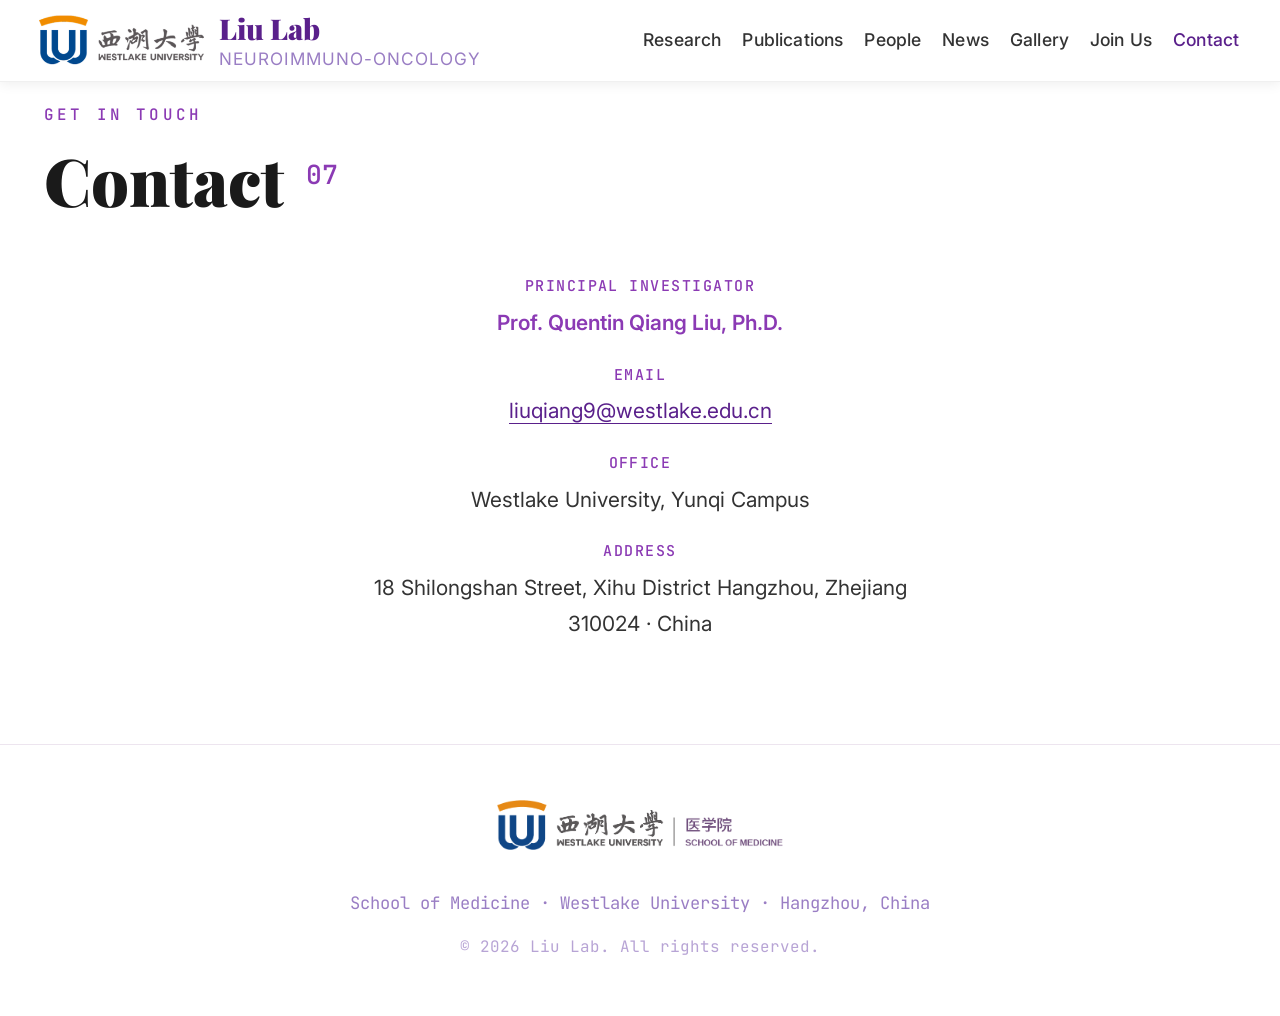
==== contact.html @ 882ef3d9 "Add files via upload" ====
<!DOCTYPE html>
<html lang="en">
<head>
  <meta charset="UTF-8" />
  <meta name="viewport" content="width=device-width, initial-scale=1.0" />
  <meta name="description" content="The Liu Lab at Westlake University — Decoding neuro-immune crosstalk in the tumor microenvironment to pioneer next-generation cancer immunotherapies." />
  <title>Contact — Liu Lab</title>
  <link rel="icon" href="pictures/icon.png" type="pictures/png">
  <link rel="preconnect" href="https://fonts.googleapis.com" />
  <link rel="preconnect" href="https://fonts.gstatic.com" crossorigin />
  <link href="https://fonts.googleapis.com/css2?family=Inter:wght@300;400;500;600;700&family=Playfair+Display:ital,wght@0,400;0,700;0,900;1,400&family=JetBrains+Mono:wght@400;500;700&family=Noto+Sans+SC:wght@300;400;500;700&display=swap" rel="stylesheet" />
  <link rel="stylesheet" href="styles.css" />
</head>
<body>
  <header class="global-header" id="header">
    <div class="header-inner">
      <div class="header-logo">
          <img src="pictures/westlakeLOGO.png" alt="Westlake University" class="header-logo-img" />
        <a href="research.html">
          <span class="logo-main">Liu Lab<span style="font-weight:400;color:var(--color-text-muted);font-size:0.8em;"></span></span>
          <span class="logo-sub">NEUROIMMUNO-ONCOLOGY</span>
        </a>
      </div>
	  <button class="menu-btn">☰</button>
      <nav class="horiz-nav" id="horizNav">
        <a href="research.html">Research</a>
        <a href="publications.html">Publications</a>
        <a href="people.html">People</a>
        <a href="news.html">News</a>
        <a href="gallery.html">Gallery</a>
        <a href="join.html">Join Us</a>
        <a href="contact.html" class="active">Contact</a>
      </nav>
    </div>
  </header>

  <!-- PAGE VIEW: Contact                                            -->
  <!-- ============================================================ -->
  <section class="page-view active" id="page-contact">
    <div class="container">
      <p class="section-label">Get In Touch</p>
      <h2>Contact <span class="section-number">07</span></h2>

      <div class="contact-grid">
        <div class="contact-info">
          <p>
            <span class="label">Principal Investigator</span><br />
            <strong>Prof. Quentin Qiang Liu, Ph.D.</strong>
          </p>
          <p>
            <span class="label">Email</span><br />
            <a href="mailto:liuqiang9@westlake.edu.cn" class="text-link">liuqiang9@westlake.edu.cn</a>
          </p>
          <p>
            <span class="label">Office</span><br />
            Westlake University, Yunqi Campus
          </p>
          <p>
            <span class="label">Address</span><br />
            18 Shilongshan Street, Xihu District
            Hangzhou, Zhejiang 310024 · China
          </p>

        </div>

      </div>
    </div>
  </section>

  <footer>
    <div class="container">
      <div class="footer-logo">
        <img src="pictures/Medicine_Logo.png" alt="Medicine" class="footer-logo-img" />
        </div>
      <div class="footer-affiliation">School of Medicine · Westlake University · Hangzhou, China</div>
      <div class="footer-copy">© 2026 Liu Lab. All rights reserved.</div>
    </div>
  </footer>
  <button class="back-to-top" id="backToTop" aria-label="Back to top">↑</button>
  <script>
    const header = document.getElementById('header');
    const backToTop = document.getElementById('backToTop');
    window.addEventListener('scroll', () => {
      header.classList.toggle('scrolled', window.scrollY > 30);
      backToTop.classList.toggle('visible', window.scrollY > 600);
    });
    backToTop.addEventListener('click', () => { window.scrollTo({ top: 0, behavior: 'smooth' }); });
    const observer = new IntersectionObserver((entries) => {
      entries.forEach(entry => { if (entry.isIntersecting) { entry.target.classList.add('visible'); observer.unobserve(entry.target); } });
    }, { rootMargin: '0px 0px -60px 0px', threshold: 0.1 });
    setTimeout(() => { document.querySelectorAll('.fade-in:not(.visible)').forEach(el => observer.observe(el)); }, 100);
    const mapEl = document.getElementById('map');
    if (mapEl) {
      mapEl.innerHTML = '<div style="width:100%;height:100%;background:var(--color-bg-secondary);display:flex;flex-direction:column;align-items:center;justify-content:center;text-align:center;padding:2rem;font-family:var(--font-mono);font-size:0.8rem;color:var(--color-text-muted);border-radius:8px;"><div style="font-size:2.5rem;margin-bottom:0.8rem;">📍</div><p style="margin:0.2rem 0;color:var(--color-text-primary);"><strong>Westlake University</strong></p><p style="margin:0.2rem 0;">Yungu Campus</p><p style="margin:0.2rem 0;">18 Shilongshan Street, Xihu District</p><p style="margin:0.2rem 0;">Hangzhou, Zhejiang 310024, China</p><a href="https://www.openstreetmap.org/?mlat=30.3191&mlon=120.0913#map=15/30.3191/120.0913" style="color:var(--color-highlight1);margin-top:0.8rem;font-size:0.75rem;text-decoration:underline;opacity:1;" target="_blank">Open in OpenStreetMap →</a></div>';
    }
	// 等页面DOM加载完成再执行，防止找不到元素
document.addEventListener('DOMContentLoaded', function(){
  const menuBtn = document.querySelector('.menu-btn');
  const nav = document.querySelector('#horizNav');
  const bodyEl = document.body;

  if(menuBtn && nav){
    menuBtn.addEventListener('click', () => {
      nav.classList.toggle('active');
      const isOpen = nav.classList.contains('active');
      if(isOpen){
        const headerHeight = document.getElementById('header').offsetHeight;
        bodyEl.style.paddingTop = headerHeight + 'px';
      }else{
        bodyEl.style.paddingTop = "";
      }
    });

    window.addEventListener('resize',()=>{
      nav.classList.remove('active');
      bodyEl.style.paddingTop = "";
    })
  }
  })//
  </script>
</body>
</html>
---- styles.css ----
/* ===== CSS Variables — Paper Theme ===== */
    :root {
      --color-text-primary: #1a1a1a;
      --color-text-secondary: #333333;
      --color-text-muted: #9a7ec4;
      --color-highlight1: #5a208b;
      --color-highlight2: #b5343e;
      --color-highlight3: #8b3ab4;
      --color-bg-primary: #ffffff;
      --color-bg-secondary: #ffffff;
      --color-bg-card: #ffffff;
      --color-border: rgba(107,45,122,0.12);
      --color-border-strong: rgba(107,45,122,0.22);
      --color-tag-bg-1: rgba(107,45,122,0.08);
      --color-tag-bg-2: rgba(139,58,180,0.08);
      --color-tag-bg-3: rgba(181,52,62,0.08);
      --font-display: 'Playfair Display', 'Noto Sans SC', Georgia, serif;
      --font-sans: 'Inter', 'Noto Sans SC', Arial, Helvetica, sans-serif;
      --font-mono: 'JetBrains Mono', 'Noto Sans SC', 'Courier New', monospace;
    }

    *, *::before, *::after { box-sizing: border-box; margin: 0; padding: 0; }

    html { scroll-behavior: smooth; font-size: 137.5%; }
    @media only screen and (min-width: 1600px) { html { font-size: 162.5%; } }
    @media only screen and (max-width: 800px) { html { font-size: 112.5%; } }

    body {
      background-color: var(--color-bg-primary);
      /* Subtle paper texture — very fine grain via SVG noise */
      background-image: url("data:image/svg+xml,%3Csvg width='200' height='200' xmlns='http://www.w3.org/2000/svg'%3E%3Cfilter id='n'%3E%3CfeTurbulence type='fractalNoise' baseFrequency='0.8' numOctaves='4' stitchTiles='stitch'/%3E%3C/filter%3E%3Crect width='100%25' height='100%25' filter='url(%23n)' opacity='0.03'/%3E%3C/svg%3E");
      background-attachment: fixed;
      color: var(--color-text-primary);
      font-family: var(--font-sans);
      -webkit-font-smoothing: antialiased;
      -moz-osx-font-smoothing: grayscale;
      line-height: 1.7;
      overflow-x: auto; /* 内容超出才出现横轴，不溢出时不显示滚动条 */
    }
    /* Subtle paper fiber texture overlay */
    body::before {
      content: '';
      position: fixed;
      top: 0; left: 0; width: 100%; height: 100%;
      pointer-events: none;
      z-index: 0;
      background:
        repeating-linear-gradient(0deg, transparent, transparent 2px, rgba(0,0,0,0.003) 2px, rgba(0,0,0,0.003) 4px),
        repeating-linear-gradient(90deg, transparent, transparent 3px, rgba(0,0,0,0.002) 3px, rgba(0,0,0,0.002) 6px);
    }

    /* ===== Typography ===== */
    h1 {
      font-family: var(--font-display);
      font-weight: 900;
      font-size: 4.5rem;
      line-height: 1.15em;
      -webkit-font-smoothing: antialiased;
      margin: 1rem 0 1.2rem;
      color: var(--color-text-primary);
    }

    h2 {
      font-family: var(--font-display);
      font-weight: 900;
      font-size: 3rem;
      line-height: 1.2em;
      -webkit-font-smoothing: antialiased;
      margin: 0 0 1.5rem;
      color: var(--color-text-primary);
    }

    h3 {
      font-family: var(--font-sans);
      font-weight: 600;
      letter-spacing: -0.01em;
      font-size: 1.5rem;
      line-height: 1.3em;
      margin: 2rem 0 0.55rem;
      color: var(--color-text-primary);
    }

    h4 {
      font-family: var(--font-sans);
      font-weight: 600;
      letter-spacing: -0.01em;
      font-size: 1.3rem;
      margin: 0.5rem 0;
      color: var(--color-text-primary);
    }

    p, li {
      font-family: var(--font-sans);
      font-weight: 400;
      font-size: 1.05rem;
      line-height: 1.75em;
      margin: 0.8em 0;
      color: var(--color-text-secondary);
    }
    @media only screen and (min-width: 1600px) { p, li { font-size: 1rem; } }

    strong { color: var(--color-highlight3); font-weight: 600; }

    a {
      text-decoration: none;
      color: var(--color-text-primary);
      transition: opacity 0.2s ease, color 0.2s ease;
    }
    a:hover { opacity: 0.65; }

    .text-link {
      color: var(--color-highlight1);
      border-bottom: 1.5px solid var(--color-highlight1);
      transition: opacity 0.2s ease, border-color 0.2s ease;
    }
    .text-link:hover { opacity: 0.7; border-color: rgba(26,107,60,0.4); }

    /* ===== Container ===== */
    .container {
      width: 100%;
      margin: 0 auto;
      padding: 0 2rem;
    }
    @media only screen and (max-width: 800px) {
      .container { padding: 0 1.2rem; }
    }

    /* ===== Header ===== */
    .global-header {
      position: fixed;
      top: 0; left: 0;
      width: 100%;
      z-index: 1000;
      padding: 0.2rem 0;
      background: #ffffff;
      box-shadow: 0 2px 12px rgba(0,0,0,0.07);
      border-bottom: 1px solid rgba(0,0,0,0.06);
      transition: box-shadow 0.3s ease;
	  max-height: 100px;
    }
    .header-inner {
      display: flex;
      justify-content: space-between;
      align-items: center;
      width: 100%;
      margin: 0 auto;
      padding: 0 1.5rem;
      flex-wrap: nowrap;
      gap: 0.8rem;
	max-height: 100px;
    }
    .header-logo {
      display: flex;
      align-items: center;
      gap: 0.25rem;
      line-height: 1.15;
      flex-shrink: 0;
    }
    .header-logo a {
      display: flex;
      flex-direction: column;
      gap: 0.15em;
      text-decoration: none;
      color: var(--color-text-primary);
    }
    .header-logo-img {
      height: 72px;
      width: auto;
      flex-shrink: 0;
    }
    .header-logo .logo-main {
      font-family: var(--font-display);
      font-weight: 900;
      font-size: 1.3rem;
      color: var(--color-highlight1);
      white-space: nowrap;
    }
    .header-logo .logo-sub {
      font-family: var(--font-sans);
      font-weight: 400;
      font-size: 0.78rem;
      letter-spacing: 0.06em;
      color: var(--color-text-muted);
      white-space: nowrap;
    }

    /* ===== Horizontal Navigation (always visible, no hamburger) ===== */
    .horiz-nav {
      display: flex;
      gap: 0.25rem;
      align-items: center;
      flex-wrap: wrap;
    }
    .horiz-nav a {
      font-family: var(--font-sans);
      font-size: 0.8rem;
      font-weight: 500;
      letter-spacing: 0.01em;
      color: var(--color-text-secondary);
      padding: 0.2rem 0.35rem;
      border-radius: 6px;
      transition: background 0.2s ease, color 0.2s ease;
      white-space: nowrap;
    }
    .horiz-nav a:hover,
    .horiz-nav a.active {
      background: var(--color-bg-secondary);
      color: var(--color-highlight1);
      opacity: 1;
    }
	/* 汉堡按钮，大屏默认隐藏 */
.menu-btn {
  display: none;
  border: none;
  background: transparent;
  font-size: 1.5rem;
  cursor: pointer;
  padding: 0.05rem;
  margin-left: 0.1rem; /* 向左挪一点点 */
}
 h2 .section-number {
      font-family: var(--font-mono);
      font-size: 1.2rem;
      font-weight: 500;
      color: var(--color-highlight3);
      vertical-align: super;
      margin-left: 0.3rem;
    }
    @media only screen and (max-width: 750px) {
		.section-label {
      font-family: var(--font-mono);
      font-size: 0.5rem;
      font-weight: 400;
      text-transform: uppercase;
      letter-spacing: 0.2em;
      color: var(--color-highlight3);
      margin-bottom: 0.3rem;
    }
	h2 {
      font-weight: 600;
      font-size: 1.5rem;
      line-height: 1.2em;
    }
	p {
      font-size: 0.8rem;

    }
    h2 .section-number {
      font-size: 0.7rem;
      font-weight: 300;
    }
	#page-research {
    padding-top: 1.1rem; /* 手机改成2rem，按需在1.5~2.5rem微调 */
  }
		/* 全局header手机端调整 */
  .global-header {
    max-height: unset; /* 取消固定最大高度！展开菜单时需要自动增高 */
	padding: 0 0.5rem;
	gap: 0.1rem;
  }
	.header-logo {
    flex: 1 1 auto;
    min-width: 0;
    gap: 0.1rem;
  }
  .header-logo-img {
    height: 44px; /* 手机logo缩小，从48→32px，按需调28~36 */
	width: auto;
    flex-shrink: 0;
  }
  .header-logo .logo-main {
    font-size: 0.8rem;
  }
  .header-logo .logo-sub { /* 空格很关键 */
    font-size: 0.2rem; /* 副标题 NEUROIMMUNO-ONCOLOGY 缩小 */
  }
  .menu-btn {
	  flex-shrink: 0;
    display: block; /* block关键！禁止按钮被压缩，保证按钮一直可见 */ /* 手机显示汉堡按钮 */
	min-width: 44px;
  }
  .horiz-nav {
    display: none; /* 默认隐藏导航链接 */
    flex-direction: column;
    width: 100%;
    margin-top: 0.5rem;
    gap:0.2rem;
	background: #fff;/* ✅ 白色背景，盖住下方网页内容，解决重叠 */
  }
  /* 给导航加一个active类，点击后展开 */
  .horiz-nav.active {
    display: flex;
  }
  .header-inner {
    flex-wrap: wrap;
    justify-content: space-between;
    align-items: center;
	max-height: unset;
    padding: 0.1rem 0.3rem;
    gap: 0.1rem;
  }
}

    /* ===== Page Views (content area) ===== */
    .page-view {
      display: block;
      padding: 4rem 0;
      position: relative;
      z-index: 1;
    }
    .page-view:nth-child(even) {
      background: var(--color-bg-secondary);
    }
    /* First page-view (research) needs extra top space for fixed header */
    #page-research {
      padding-top: 5rem;###间距
      font-size: 0.7rem;
    }
    #page-research h2 { font-size: 2.1rem; }
    #page-research h3 { font-size: 1.2rem; }
    #page-research .section-label { font-size: 0.5rem; }
    #page-research .section-number { font-size: 0.84rem; }
    #page-research .research-card h4 { font-size: 0.77rem; }
    #page-research .research-card .card-subtitle { font-size: 0.57rem; }
    #page-research .research-card p { font-size: 0.63rem; }
    #page-research .research-card .tag { font-size: 0.46rem; }
    #page-research p { font-size: 0.74rem; }
    #page-research .hero-text { font-size: 1.5rem; line-height: 1.55; }
    #page-research .hero-text p { font-size: 1.5rem; line-height: 1.55; }
    #page-research .hero-text .maxi { font-size: 1.2em; }

    #page-publications {
      font-size: 0.7rem;
    }
    #page-publications h2 { font-size: 2.1rem; }
    #page-publications .section-label { font-size: 0.5rem; }
    #page-publications .section-number { font-size: 0.84rem; }
    #page-publications .pub-authors { font-size: 0.6rem; }
    #page-publications .pub-title { font-size: 0.74rem; }
    #page-publications .pub-journal { font-size: 0.56rem; }

    /* ===== Research Hero (inside research page) ===== */
    .research-hero {
      display: flex;
      flex-direction: column;
      align-items: center;
      text-align: center;
      gap: 1rem;
      margin-bottom: 0.4rem;
      padding-bottom: 0.8rem;
      border-bottom: 1px solid var(--color-border);
    }
    @media only screen and (max-width: 900px) {
      .research-hero { gap: 1.25rem; }
	  .page-view {
      padding: 2rem 0;
    }
    }
    .hero-text {
      font-family: var(--font-sans);
      font-size: 1.5rem;
      font-weight: 400;
      line-height: 1.55;
      color: var(--color-text-secondary);
      text-align: center;
      max-width: 820px;
	  
    }
    .hero-text p {
      margin-top: 0;
      margin-left: auto;
      margin-right: auto;
    }
    .hero-text .maxi {
      font-family: var(--font-display);
      font-weight: 900;
      font-size: 3em;
      color: var(--color-highlight1);
      display: inline;
    }
    .hero-text .mono {
      font-family: var(--font-mono);
      font-weight: 700;
      color: var(--color-highlight3);
    }
    .hero-text .accent {
      color: var(--color-highlight3);
      font-weight: 700;
	  
    }

    /* Hero PI Photo */
    .hero-visual { position: relative; }
    .hero-photo {
      width: 100%;
      max-width: 80px;
      border-radius: 1px;
      overflow: hidden;
      border: 1px solid var(--color-border);
      box-shadow: 0 4px 24px rgba(0,0,0,0.06);
      aspect-ratio: 4/5;
      background: var(--color-bg-secondary);
      display: flex;
      align-items: center;
      justify-content: center;
      font-size: 5rem;
      margin: 0 auto;
	  border-radius: 50%;
    }
    .hero-photo img {
      width: 100%;
      height: 100%;
      object-fit: cover;
	  
    }

    /* ===== Research Banner (below hero) ===== */
    .research-banner {
      width: 100%;
      max-width: 1400px;
      margin: 0 auto 3rem;
      border-radius: 22px;
      align-items: center;
      border: 1px solid var(--color-border);
      box-shadow: 0 8px 28px rgba(0, 0, 0, 0.06);
      background: var(--color-bg-secondary);
    }
    .research-banner img {
      width: 100%;
      height: auto;
      display: block;
	  align-items: center;
      object-fit: contain;
    }

    /* ===== Section Label ===== */
    .section-label {
      font-family: var(--font-mono);
      font-size: 0.72rem;
      font-weight: 500;
      text-transform: uppercase;
      letter-spacing: 0.2em;
      color: var(--color-highlight3);
      margin-bottom: 0.3rem;
    }
   

    /* ===== Hero divider ===== */
    .hero-divider {
      border: none;
      height: 1px;
      background: var(--color-border);
      margin: 0;
    }

    /* ===== Research Cards ===== */
    .research-grid {
      display: grid;
      grid-template-columns: repeat(auto-fit, minmax(330px, 1fr));
      gap: 1.8rem;
      margin-top: 1rem;
	  /* 新增下面两行 */
  padding: 0 1.8rem;
  box-sizing: border-box;
  justify-content: center; /*整行卡片居中摆放*/
    }
    .research-card {
      background: var(--color-bg-card);
      border: 1px solid var(--color-border);
      border-radius: 12px;
      padding: 0;
      transition: transform 0.25s ease, box-shadow 0.25s ease, border-color 0.25s ease;
      position: relative;
      overflow: hidden;
      box-shadow: 0 1px 4px rgba(0,0,0,0.03);
      display: flex;
      flex-direction: column;
    }
    .research-card:hover {
      transform: translateY(-3px);
      box-shadow: 0 6px 24px rgba(0,0,0,0.06);
      border-color: var(--color-border-strong);
    }
    .research-card .card-image {
      width: 100%;
      aspect-ratio: 8/5;
      overflow: hidden;
      border-bottom: 1px solid var(--color-border);
      background: #fdfbf9;
      display: flex;
      align-items: flex-start;
      justify-content: center;
      padding: 12px; 
    }
    .research-card .card-image img {
      width: 100%;
      height: 100%;
      object-fit: contain;
      display: block;
    }

    .research-card h4 {
      font-family: var(--font-sans);
      font-weight: 600;
      font-size: 1.1rem;
      margin: 0;
      padding: 1.0rem 1.6rem 0;
      color: var(--color-text-primary);
    }
    .research-card .card-subtitle {
      font-family: 'Noto Sans SC', 'Inter', sans-serif;
      font-size: 0.82rem;
      color: var(--color-highlight1);
      margin: 0.15rem 0 0;
      padding: 0 1.6rem;
      font-weight: 500;
    }
    .research-card p {
      font-size: 0.9rem;
      color: var(--color-text-secondary);
      margin: 0.6rem 0 0;
      padding: 0 1.6rem;
      
    }
    .research-card .card-tags {
      display: flex;
      flex-wrap: wrap;
      gap: 0.4rem;
      padding: 1rem 1.6rem 1.4rem;
    }
    .research-card .tag {
      font-family: var(--font-mono);
      font-size: 0.65rem;
      padding: 0.25rem 0.7rem;
      border-radius: 14px;
      background: var(--color-tag-bg-1);
      border: 1px solid rgba(26,107,60,0.2);
      color: var(--color-highlight1);
    }

    /* ===== Principal Investigator's Message ===== */
    .pi-message {
      margin: 3.5rem auto 1rem;
      max-width: 900px;
      padding: 2.5rem 3rem 2.5rem;
      text-align: center;
      background: #ffffff;
      border: 1px solid var(--color-border-strong);
      border-radius: 8px;
      box-shadow: 0 6px 24px rgba(0, 0, 0, 0.05);
    }
    .pi-message-header {
      font-family: var(--font-sans);
      font-style: italic;
      font-weight: 600;
      font-size: 1rem;
      letter-spacing: 0.14em;
      text-transform: uppercase;
      color: var(--color-highlight3);
      margin-bottom: 1.4rem;
    }
    #page-research .pi-message .message-text {
      font-family: var(--font-sans);
      font-style: italic;
      font-weight: 400;
      font-size: 1rem;
      line-height: 1.85;
      color: var(--color-highlight3);
      max-width: 760px;
      margin: 0 auto 2rem;
    }
	@media only screen and (max-width: 750px) {
		.section-label {
     
      margin-bottom: 0.1rem;
    }
		.pi-message {
    padding: 2rem 1.2rem;
  }
		.pi-message-header {
      font-family: var(--font-sans);
      font-style: italic;
      font-weight: 400;
      font-size: 1rem;
      letter-spacing: 0.14em;
      text-transform: uppercase;
      color: var(--color-highlight3);
      margin-bottom: 1.2rem;
    }
  #page-research .pi-message .message-text {
    font-family: var(--font-sans);
      font-style: italic;
      font-weight: 300;
      font-size: 0.8rem;
      line-height: 1.5;
      color: var(--color-highlight3);
      max-width: 760px;
      margin: 0 auto 1rem;
  }
}
    .pi-signature {
      display: flex;
      align-items: center;
      justify-content: center;
      gap: 0.9rem;
    }
    .pi-signature-photo {
      width: 76px;
      height: 76px;
      border-radius: 8px;
      object-fit: cover;
      border: 1px solid var(--color-border-strong);
      flex-shrink: 0;
	  border-radius: 50%;
	  object-position: 50% 0%; /* 水平居中，垂直贴图片顶部！重点 */
    }
    .pi-signature-text {
      display: flex;
      flex-direction: column;
      align-items: flex-start;
      text-align: left;
      gap: 0.2rem;
    }
    .pi-info {
      font-family: var(--font-sans);
      font-weight: 600;
	  color: var(--color-highlight3);
      font-size: 0.9rem;
    
    }
    .pi-title {
      font-family: var(--font-sans);
	  font-weight: 600;
	  color: var(--color-highlight3);
      font-size: 0.7rem;
      
    }

    /* ===== Publications ===== */
    .pub-list {
      list-style: none;
      padding: 0;
      margin-top: 1rem;
    }
    .pub-item {
      background: var(--color-bg-card);
      border-radius: 8px;
      padding: 1.4rem 1.6rem;
      margin-bottom: 0.8rem;
      border-left: 3px solid var(--color-highlight3);
      transition: border-color 0.25s ease, transform 0.25s ease, box-shadow 0.25s ease;
      box-shadow: 0 1px 3px rgba(0,0,0,0.02);
    }
    .pub-item:hover {
      border-left-color: var(--color-highlight1);
      transform: translateX(3px);
      box-shadow: 0 2px 8px rgba(0,0,0,0.05);
    }
    .pub-item .pub-authors {
      font-size: 0.85rem;
      color: var(--color-text-secondary);
    }
    .pub-item .pub-authors strong {
      color: var(--color-highlight1);
      font-weight: 600;
    }
    .pub-item .pub-title {
      font-family: var(--font-sans);
      font-weight: 600;
      font-size: 1.05rem;
      margin: 0.5rem 0 0.3rem;
      color: var(--color-text-primary);
    }
    .pub-item .pub-journal {
      font-family: var(--font-mono);
      font-size: 0.8rem;
      color: var(--color-highlight3);
      font-weight: 500;
    }

    /* ===== People ===== */
    .people-grid {
      display: grid;
      grid-template-columns: repeat(auto-fit, minmax(200px, 1fr));
      gap: 1rem;
      margin-top: 1rem;
    }
    .person-card {
      text-align: center;
      padding: 1rem;
      background: var(--color-bg-card);
      border-radius: 10px;
      border: 1px solid var(--color-border);
      transition: transform 0.25s ease, box-shadow 0.25s ease;
    }
    .person-card:hover {
      transform: translateY(-3px);
      box-shadow: 0 6px 20px rgba(0,0,0,0.05);
    }
    .person-avatar {
      width: 150px;
      height: 180px;  
      margin: 0 auto 0.8rem;
      background: var(--color-bg-secondary);
      display: flex;
      align-items: center;
      justify-content: center;
      font-size: 2.8rem;
      border: 3px solid var(--color-border-strong);
      transition: border-color 0.25s ease;
      overflow: hidden;

    }
	.PI-avatar {
      width: 130px;
      height: 130px;
      margin: 0 auto 0.8rem;
	  border-radius:12px;
      background: var(--color-bg-secondary);
      display: flex;
      align-items: center;
      justify-content: center;
      font-size: 2.8rem;
      border: 3px solid var(--color-border-strong);
      transition: border-color 0.25s ease;
      overflow: hidden;
    }
	.PI-avatar img {
      width: 100%;
      height: 100%;
	 display: block;
	 object-position:center;
	  
    }
    .person-avatar img {
      width: 100%;
      height: 100%;
      object-fit: contain;
      display: block;
    }
    .person-card:hover .person-avatar {
      border-color: var(--color-highlight1);
    }
    .person-card .person-name {
      font-family: var(--font-sans);
      font-weight: 600;
      font-size: 1.1rem;
      color: var(--color-text-primary);
    }
    .person-card .person-role {
      font-family: var(--font-mono);
      font-size: 0.8rem;
      color: var(--color-highlight1);
      font-weight: 500;
      margin: 0.2rem 0;
    }
    .person-card .person-bio {
      font-size: 0.82rem;
      color: var(--color-text-muted);
      margin-top: 0.4rem;
    }

    /* PI section */
    .pi-section {
      display: grid;
      grid-template-columns: auto 1fr;
      gap: 2.5rem;
      align-items: start;
      margin-bottom: 2rem;
      background: var(--color-bg-card);
      border: 1px solid var(--color-border);
      border-radius: 12px;
      padding: 2rem;
	  margin: 0 auto 2rem;/* PI section */
	  box-sizing:border-box;
    }
    @media only screen and (max-width: 700px) {
	  .pi-section {
      gap: 1.2rem;
      align-items: start;
      margin-bottom: 1.2rem;
      padding: 1.2rem;
	  grid-template-columns: 1fr; 
	  text-align: center;
	  margin: 0 auto;
    }
	  .PI-avatar {
	  width: 80px;   /* 手机相框宽度变小 */
      height: 80px;  /* 手机相框高度变小 */
      margin:0 auto 0.8rem;
      align-items: center;
      justify-content: center;
      object-position: center;
	  
    }
	.PI-avatar img {
	 align-items: center;
     justify-content: center;
     object-position: center;
    }
    }
    .pi-section .person-avatar {
      width: 240px;
      height: 240px;
      font-size: 5rem;
	  object-fit: contain; /* 完整显示整张照片，不裁剪 */
      border-color: var(--color-highlight1);
      flex-shrink: 0;
    }
	.pi-section .PI-avatar {
      width: 240px;
      height: 340px;
      font-size: 5rem;
	  object-fit: contain; /* 完整显示整张照片，不裁剪 */
      border-color: var(--color-highlight1);
      flex-shrink: 0;
    }
    .pi-section .pi-name {
      font-family: var(--font-display);
      font-weight: 900;
      font-size: 2.2rem;
      margin-bottom: 0;
      margin-top: 0;
    }
    .pi-section .pi-title {
      font-family: var(--font-mono);
      font-size: 0.9rem;
      color: var(--color-highlight1);
      font-weight: 500;
      margin: 0.3rem 0 1rem;
    }
    .pi-section .pi-bio {
      font-size: 0.95rem;
      color: var(--color-text-secondary);
    }

    /* ===== News ===== */
    .news-list {
      list-style: none;
      padding: 0;
      margin-top: 1rem;
    }
    .news-item {
      display: grid;
      grid-template-columns: 1fr 1fr;
      gap: 2rem;
      padding: 1.5rem 0;
      border-bottom: 1px solid var(--color-border);
      align-items: center;
    }
    @media only screen and (max-width: 650px) {
      .news-item { grid-template-columns: 1fr; }
    }
    .news-img {
      width: 100%;
      aspect-ratio: 4/3;
      border-radius: 6px;
      overflow: hidden;
      background: var(--color-bg-secondary);
      border: 1px solid var(--color-border);
      display: flex;
      align-items: center;
      justify-content: center;
      font-size: 3rem;
      color: var(--color-text-muted);
      padding: 8px;
    }
    .news-img img {
      width: 100%;
      height: 100%;
      object-fit: contain;
    }
    .news-date {
      font-family: var(--font-mono);
      font-size: 0.75rem;
      font-weight: 500;
      color: var(--color-highlight3);
      margin-bottom: 0.3rem;
    }
    .news-content h4 {
      font-family: var(--font-sans);
      font-weight: 600;
      font-size: 1.05rem;
      margin: 0 0 0.2rem;
      color: var(--color-text-primary);
    }
    .news-content p {
      font-size: 0.88rem;
      margin: 0;
      color: var(--color-text-secondary);
    }
    .news-tag {
      display: inline-block;
      font-family: var(--font-mono);
      font-size: 0.62rem;
      font-weight: 500;
      padding: 0.2rem 0.55rem;
      border-radius: 8px;
      margin-right: 0.4rem;
      margin-bottom: 0.3rem;
      background: var(--color-tag-bg-3);
      color: var(--color-highlight2);
      border: 1px solid rgba(181,52,62,0.2);
    }

    /* ===== Gallery ===== */
    .gallery-section {
      margin-bottom: 3rem;
    }
    .gallery-section h3 {
      margin-top: 0;
      padding-bottom: 0.8rem;
      border-bottom: 2px solid var(--color-highlight1);
      display: inline-block;
    }
    .gallery-grid {
      display: grid;
      grid-template-columns: repeat(3, 1fr);
      gap: 1.2rem;
      margin-top: 1.5rem;
    }
    .gallery-item {
      background: var(--color-bg-card);
      border: 1px solid var(--color-border);
      border-radius: 8px;
      overflow: hidden;
      transition: transform 0.25s ease, box-shadow 0.25s ease;
      cursor: pointer;
    }
    .gallery-item:hover {
      transform: translateY(-3px);
      box-shadow: 0 6px 20px rgba(0,0,0,0.07);
    }
    .gallery-item .gallery-img {
      width: 100%;
      aspect-ratio: 4/3;
      background: var(--color-bg-secondary);
      display: flex;
      align-items: center;
      justify-content: center;
      font-size: 3rem;
      color: var(--color-text-muted);
      overflow: hidden;
    }
    .gallery-item .gallery-img img {
      width: 100%;
      height: 100%;
      object-fit: cover;
    }
    .gallery-item .gallery-caption {
      padding: 0.7rem 1rem;
      font-family: var(--font-sans);
      font-size: 0.82rem;
      color: var(--color-text-secondary);
      text-align: center;
    }
/* 手机端 */
@media only screen and (max-width:750px){
  .gallery-item .gallery-caption {
      padding: 0.2rem 0.5rem;
      font-family: var(--font-sans);
      font-size: 0.5rem;
      color: var(--color-text-secondary);
      text-align: center;
    }
}
    /* ===== Join Us ===== */
    .join-content {
      display: grid;
      grid-template-columns: repeat(3, 1fr);
      gap: 1.5rem;
      max-width: 1200px;
      margin: 0 auto;
    }
    .join-content > p {
      grid-column: 1 / -1;
      text-align: left;
      margin-bottom: 1.5rem;
    }
    .position-card {
      background: var(--color-bg-card);
      border: 1px solid var(--color-border);
      border-radius: 10px;
      padding: 1.8rem;
      margin: 0;
      border-left: 4px solid var(--color-highlight2);
      transition: transform 0.25s ease, box-shadow 0.25s ease;
    }
    .position-card:hover {
      transform: translateX(4px);
      box-shadow: 0 4px 16px rgba(0,0,0,0.05);
    }
    .position-card h4 {
      font-weight: 400;
      font-size: 1.2rem;
      margin-bottom: 0.4rem;
      color: var(--color-text-primary);
    }
    .position-card p {
      margin: 0.4rem 0;
	  font-size: 0.72rem;
      color: var(--color-text-secondary);
    }
    .position-card .badge {
      display: inline-block;
      font-family: var(--font-mono);
      font-size: 0.65rem;
      font-weight: 300;
      padding: 0.15rem 0.7rem;
      border-radius: 10px;
      background: var(--color-highlight2);
      color: #fff;
      margin-bottom: 0.6rem;
    }
    .position-card .apply-email {
      font-size: 0.7rem;
      color: var(--color-text-muted);
      margin-top: 0.6rem;
      font-family: var(--font-mono);
    }
    @media only screen and (max-width: 900px) {
      .join-content { grid-template-columns: 1fr; }
    }

    /* ===== Contact ===== */
    .contact-grid {
      display: flex;
      flex-direction: column;
      align-items: center;
      gap: 2.5rem;
      margin-top: 1rem;
      max-width: 600px;
      margin-left: auto;
      margin-right: auto;
    }
    .contact-info {
      text-align: center;
    }
    .contact-info p {
      margin: 0.6rem 0;
      font-size: 0.95rem;
      color: var(--color-text-secondary);
    }
    .contact-info .label {
      font-family: var(--font-mono);
      font-size: 0.68rem;
      font-weight: 500;
      text-transform: uppercase;
      letter-spacing: 0.1em;
      color: var(--color-highlight3);
    }
    .contact-map {
      width: 100%;
      max-width: 500px;
      height: 300px;
      border-radius: 8px;
      overflow: hidden;
      border: 1px solid var(--color-border);
      background: var(--color-bg-secondary);
    }

    /* ===== Footer ===== */
    .footer-logo-img {
      height: 50px;
      width: auto;
      margin-bottom: 0.8rem;
    }
    footer {
      padding: 2.5rem 0;
      text-align: center;
      border-top: 1px solid var(--color-border);
      position: relative;
      z-index: 1;
      background: var(--color-bg-primary);
    }
    .footer-logo {
      font-family: var(--font-display);
      font-weight: 900;
      font-size: 1.15rem;
      color: var(--color-highlight1);
      margin-bottom: 0.4rem;
    }
    .footer-affiliation {
      font-family: var(--font-mono);
      font-size: 0.78rem;
      color: var(--color-text-muted);
      margin-bottom: 0.8rem;
    }
    .footer-copy {
      font-family: var(--font-mono);
      font-size: 0.72rem;
      color: var(--color-text-muted);
      opacity: 0.7;
    }

    /* ===== Animations ===== */
    .fade-in {
      opacity: 0;
      transform: translateY(20px);
      transition: opacity 0.7s ease, transform 0.7s ease;
    }
    .fade-in.visible {
      opacity: 1;
      transform: translateY(0);
    }

    /* ===== Back to top ===== */
    .back-to-top {
      position: fixed;
      bottom: 2rem;
      right: 2rem;
      width: 44px;
      height: 44px;
      border-radius: 50%;
      background: var(--color-bg-card);
      border: 1.5px solid var(--color-border-strong);
      color: var(--color-text-secondary);
      font-size: 1.3rem;
      cursor: pointer;
      display: flex;
      align-items: center;
      justify-content: center;
      opacity: 0;
      pointer-events: none;
      transition: opacity 0.3s ease, transform 0.3s ease, box-shadow 0.3s ease;
      z-index: 100;
      box-shadow: 0 2px 8px rgba(0,0,0,0.06);
    }
    .back-to-top.visible {
      opacity: 1;
      pointer-events: all;
    }
    .back-to-top:hover {
      transform: translateY(-3px);
      box-shadow: 0 4px 16px rgba(0,0,0,0.1);
      border-color: var(--color-highlight1);
      color: var(--color-highlight1);
      opacity: 1;
    }
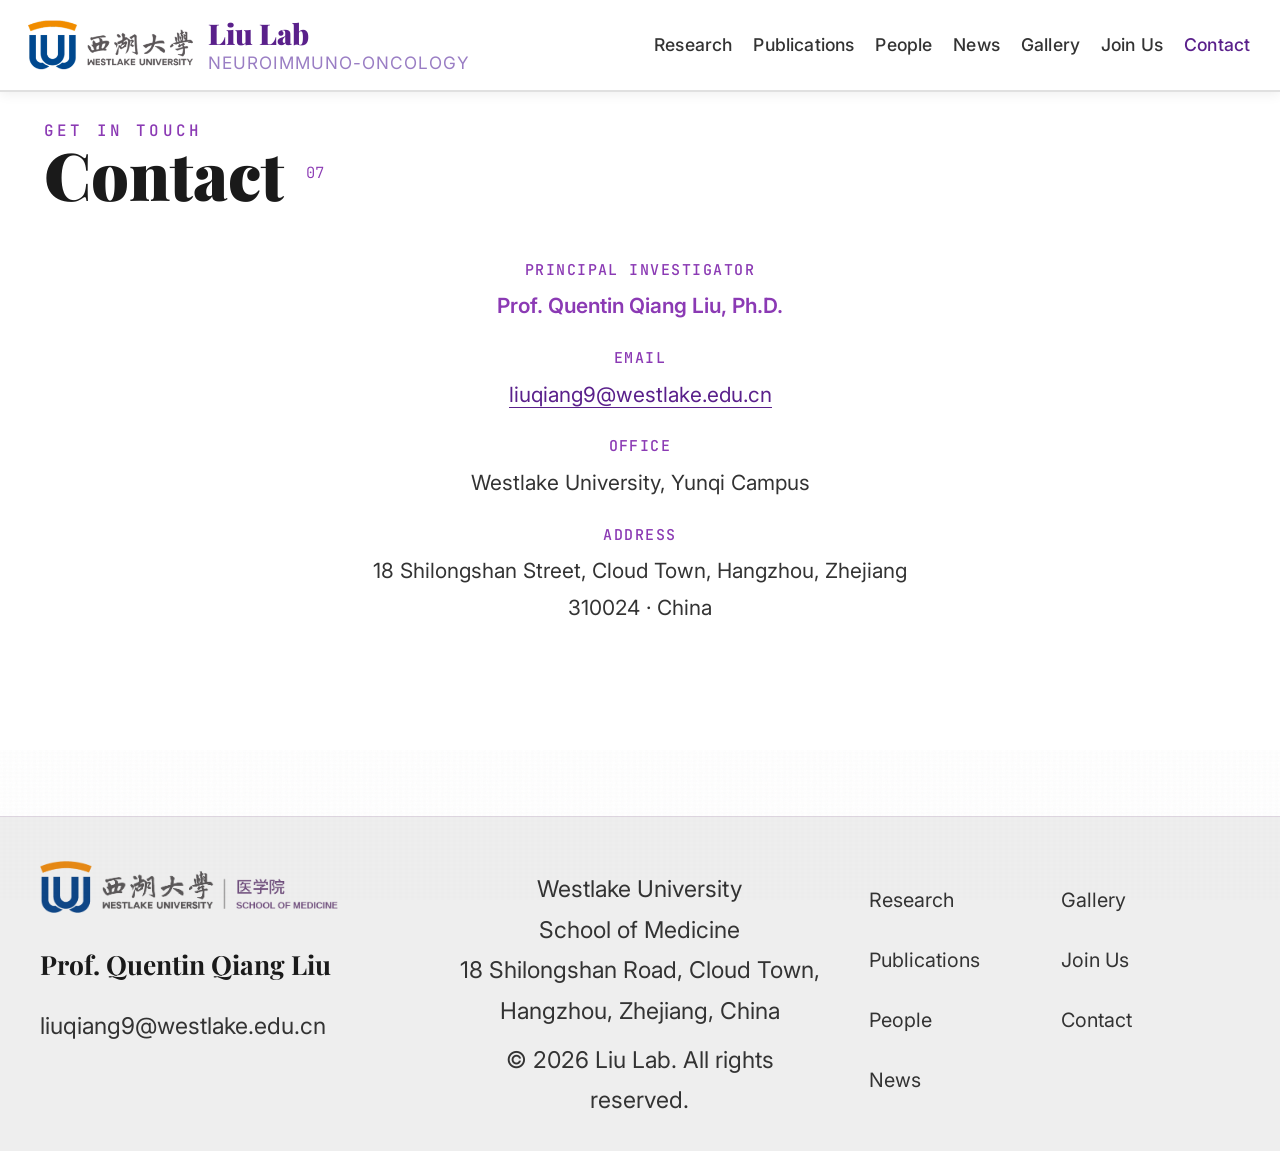
==== commit c8d59861: "Update contact.html" ====
--- a/contact.html
+++ b/contact.html
@@ -57,7 +57,7 @@
           </p>
           <p>
             <span class="label">Address</span><br />
-            18 Shilongshan Street, Xihu District
+            18 Shilongshan Street, Cloud Town,
             Hangzhou, Zhejiang 310024 · China
           </p>
 
@@ -67,15 +67,41 @@
     </div>
   </section>
 
-  <footer>
-    <div class="container">
-      <div class="footer-logo">
-        <img src="pictures/Medicine_Logo.png" alt="Medicine" class="footer-logo-img" />
-        </div>
-      <div class="footer-affiliation">School of Medicine · Westlake University · Hangzhou, China</div>
-      <div class="footer-copy">© 2026 Liu Lab. All rights reserved.</div>
+  <footer class="site-footer">
+  <div class="footer-container">
+    <!-- 第一列：西湖大学图标 + LIU LAB -->
+    <div class="footer-col footer-col-brand">
+      <img src="pictures/Medicine_Logo.png" alt="Westlake University" class="footer-logo">
+      <p class="lab-name">Prof. Quentin Qiang Liu</p>
+	  <p>liuqiang9@westlake.edu.cn</p>
     </div>
-  </footer>
+
+    <!-- 第二列：居中，地址、邮箱 -->
+    <div class="footer-col footer-col-info">
+      <p>Westlake University<br>
+      School of Medicine<br>
+      18 Shilongshan Road, Cloud Town, Hangzhou, Zhejiang, China</p>
+	  <p>© 2026 Liu Lab. All rights reserved.</p>
+    </div>
+
+	<!-- 第三大列：内部再分2列导航 -->
+    <div class="footer-col footer-col-nav">
+      <div class="nav-two-col">
+        <ul class="footer-nav-list">
+          <li><a href="research.html">Research</a></li>
+		<li><a href="publications.html">Publications</a></li>
+        <li><a href="people.html">People</a></li>
+        <li><a href="news.html">News</a></li>
+        </ul>
+        <ul class="footer-nav-list">
+         <li><a href="gallery.html">Gallery</a></li>
+        <li><a href="join.html">Join Us</a></li>
+        <li><a href="contact.html">Contact</a></li>
+        </ul>
+      </div>
+    </div>
+  </div>
+</footer>
   <button class="back-to-top" id="backToTop" aria-label="Back to top">↑</button>
   <script>
     const header = document.getElementById('header');
--- a/styles.css
+++ b/styles.css
@@ -66,7 +66,7 @@
       font-size: 3rem;
       line-height: 1.2em;
       -webkit-font-smoothing: antialiased;
-      margin: 0 0 1.5rem;
+      margin: 0 0 0.1rem;
       color: var(--color-text-primary);
     }
 
@@ -119,7 +119,7 @@
     .container {
       width: 100%;
       margin: 0 auto;
-      padding: 0 2rem;
+      padding: 1rem 2rem;
     }
     @media only screen and (max-width: 800px) {
       .container { padding: 0 1.2rem; }
@@ -131,10 +131,10 @@
       top: 0; left: 0;
       width: 100%;
       z-index: 1000;
-      padding: 0.2rem 0;
+      padding: 0.4rem 0;
       background: #ffffff;
       box-shadow: 0 2px 12px rgba(0,0,0,0.07);
-      border-bottom: 1px solid rgba(0,0,0,0.06);
+      border-bottom: 2px solid rgba(0,0,0,0.12);
       transition: box-shadow 0.3s ease;
 	  max-height: 100px;
     }
@@ -144,9 +144,9 @@
       align-items: center;
       width: 100%;
       margin: 0 auto;
-      padding: 0 1.5rem;
+      padding: 0 1rem;
       flex-wrap: nowrap;
-      gap: 0.8rem;
+      gap: 0.2rem;
 	max-height: 100px;
     }
     .header-logo {
@@ -220,21 +220,36 @@
 }
  h2 .section-number {
       font-family: var(--font-mono);
-      font-size: 1.2rem;
-      font-weight: 500;
+      font-size: 0.7rem;
+      font-weight: 300;
       color: var(--color-highlight3);
       vertical-align: super;
       margin-left: 0.3rem;
     }
+/* ===== Section Label ===== */
+    .section-label {
+      font-family: var(--font-mono);
+      font-size: 0.72rem;
+      font-weight: 500;
+      text-transform: uppercase;
+      letter-spacing: 0.2em;
+      color: var(--color-highlight3);
+      margin-bottom: -0.5rem;
+	  margin-top: 0.3rem;
+    }
     @media only screen and (max-width: 750px) {
-		.section-label {
+	.container {
+      padding-top: 28px;/* 和上面global-header min-height数值保持一致！ */
+    }
+	.section-label {
       font-family: var(--font-mono);
       font-size: 0.5rem;
       font-weight: 400;
       text-transform: uppercase;
       letter-spacing: 0.2em;
       color: var(--color-highlight3);
-      margin-bottom: 0.3rem;
+      margin-bottom: -0.5rem;
+	  margin-top: 1rem;
     }
 	h2 {
       font-weight: 600;
@@ -242,31 +257,41 @@
       line-height: 1.2em;
     }
 	p {
-      font-size: 0.8rem;
+      font-size: 0.84rem;
 
     }
     h2 .section-number {
       font-size: 0.7rem;
       font-weight: 300;
     }
-	#page-research {
-    padding-top: 1.1rem; /* 手机改成2rem，按需在1.5~2.5rem微调 */
-  }
 		/* 全局header手机端调整 */
   .global-header {
+	  display: flex; /* 关键！让logo垂直居中 */
     max-height: unset; /* 取消固定最大高度！展开菜单时需要自动增高 */
-	padding: 0 0.5rem;
+	min-height: 65px;
+	padding: 0rem 0.8rem;
 	gap: 0.1rem;
+	align-items: center; /* ✅ 垂直居中logo、汉堡按钮 */
   }
 	.header-logo {
+	display: flex;
+    align-items: center; /* logo容器内部垂直居中图片 */
     flex: 1 1 auto;
     min-width: 0;
     gap: 0.1rem;
+	/* 保证logo容器占满父容器高度 */
+    height: 100%;
   }
   .header-logo-img {
+	display: block;
     height: 44px; /* 手机logo缩小，从48→32px，按需调28~36 */
 	width: auto;
     flex-shrink: 0;
+  }
+  .header-logo img {
+    display:block;
+    max-height: 45px; /* 限制logo图片高度，防止图片太高撑破居中 */
+    width:auto;
   }
   .header-logo .logo-main {
     font-size: 0.8rem;
@@ -283,8 +308,8 @@
     display: none; /* 默认隐藏导航链接 */
     flex-direction: column;
     width: 100%;
-    margin-top: 0.5rem;
-    gap:0.2rem;
+    margin-top: 0rem;
+    gap:0.1rem;
 	background: #fff;/* ✅ 白色背景，盖住下方网页内容，解决重叠 */
   }
   /* 给导航加一个active类，点击后展开 */
@@ -293,10 +318,11 @@
   }
   .header-inner {
     flex-wrap: wrap;
+	display: flex;
     justify-content: space-between;
-    align-items: center;
+    align-items: center !important;
 	max-height: unset;
-    padding: 0.1rem 0.3rem;
+    padding: 0rem 0.1rem;
     gap: 0.1rem;
   }
 }
@@ -355,6 +381,9 @@
 	  .page-view {
       padding: 2rem 0;
     }
+	#page-research {
+    padding-top: 3rem; /* 手机改成2rem，按需在1.5~2.5rem微调 */
+  }
     }
     .hero-text {
       font-family: var(--font-sans);
@@ -433,16 +462,6 @@
       object-fit: contain;
     }
 
-    /* ===== Section Label ===== */
-    .section-label {
-      font-family: var(--font-mono);
-      font-size: 0.72rem;
-      font-weight: 500;
-      text-transform: uppercase;
-      letter-spacing: 0.2em;
-      color: var(--color-highlight3);
-      margin-bottom: 0.3rem;
-    }
    
 
     /* ===== Hero divider ===== */
@@ -570,10 +589,7 @@
       margin: 0 auto 2rem;
     }
 	@media only screen and (max-width: 750px) {
-		.section-label {
-     
-      margin-bottom: 0.1rem;
-    }
+		
 		.pi-message {
     padding: 2rem 1.2rem;
   }
@@ -637,6 +653,21 @@
     }
 
     /* ===== Publications ===== */
+	#page-publications .section-label {
+     margin-top: 0.3rem;
+	}
+	#page-publications .section-label {
+     font-size: inherit;
+	}
+	@media only screen and (max-width: 700px) {
+		#page-publications .section-label {
+     margin-top: 1rem;
+	}
+	#page-publications .section-label {
+     font-size: inherit;
+	}
+		
+	}
     .pub-list {
       list-style: none;
       padding: 0;
@@ -645,8 +676,8 @@
     .pub-item {
       background: var(--color-bg-card);
       border-radius: 8px;
-      padding: 1.4rem 1.6rem;
-      margin-bottom: 0.8rem;
+      padding: 0.8rem 1.6rem;
+      margin-bottom: 0.6rem;
       border-left: 3px solid var(--color-highlight3);
       transition: border-color 0.25s ease, transform 0.25s ease, box-shadow 0.25s ease;
       box-shadow: 0 1px 3px rgba(0,0,0,0.02);
@@ -770,8 +801,9 @@
       background: var(--color-bg-card);
       border: 1px solid var(--color-border);
       border-radius: 12px;
-      padding: 2rem;
+      padding: 1.5rem;
 	  margin: 0 auto 2rem;/* PI section */
+	  margin-top: 1rem;
 	  box-sizing:border-box;
     }
     @media only screen and (max-width: 700px) {
@@ -783,6 +815,7 @@
 	  grid-template-columns: 1fr; 
 	  text-align: center;
 	  margin: 0 auto;
+	  margin-top: 0.5rem;
     }
 	  .PI-avatar {
 	  width: 80px;   /* 手机相框宽度变小 */
@@ -835,16 +868,19 @@
     }
 
     /* ===== News ===== */
+	#page-news h2 {
+  margin-bottom: -0.5rem; /* 调小这个值，数字越小间距越小，按需试0.4~1rem */
+}
     .news-list {
       list-style: none;
       padding: 0;
-      margin-top: 1rem;
+      margin-top: 0.1rem;
     }
     .news-item {
       display: grid;
       grid-template-columns: 1fr 1fr;
-      gap: 2rem;
-      padding: 1.5rem 0;
+      gap: 1rem;
+      padding: 1rem 0;
       border-bottom: 1px solid var(--color-border);
       align-items: center;
     }
@@ -905,11 +941,12 @@
 
     /* ===== Gallery ===== */
     .gallery-section {
-      margin-bottom: 3rem;
+      margin-bottom: 1rem;
     }
     .gallery-section h3 {
-      margin-top: 0;
-      padding-bottom: 0.8rem;
+      margin-top: 0.6rem;
+	  margin-bottom: 0.2rem;
+      padding-bottom: -0.2rem;
       border-bottom: 2px solid var(--color-highlight1);
       display: inline-block;
     }
@@ -917,7 +954,7 @@
       display: grid;
       grid-template-columns: repeat(3, 1fr);
       gap: 1.2rem;
-      margin-top: 1.5rem;
+      margin-top: 1rem;
     }
     .gallery-item {
       background: var(--color-bg-card);
@@ -962,6 +999,22 @@
       font-size: 0.5rem;
       color: var(--color-text-secondary);
       text-align: center;
+    }
+	h3 {
+      font-weight: 500;
+      font-size: 1.2rem;
+      line-height: 1.3em;
+      margin: 2rem 0 0.55rem;
+    }
+	.gallery-section h3 {
+	  margin-bottom: 0.1rem;
+      padding-bottom: -0.2rem;
+      border-bottom: 2px solid var(--color-highlight1);
+      display: inline-block;
+    }
+	 .gallery-grid {
+
+      margin-top: 0.7rem;
     }
 }
     /* ===== Join Us ===== */
@@ -1058,40 +1111,93 @@
       border: 1px solid var(--color-border);
       background: var(--color-bg-secondary);
     }
-
-    /* ===== Footer ===== */
-    .footer-logo-img {
-      height: 50px;
-      width: auto;
-      margin-bottom: 0.8rem;
-    }
-    footer {
-      padding: 2.5rem 0;
-      text-align: center;
-      border-top: 1px solid var(--color-border);
-      position: relative;
-      z-index: 1;
-      background: var(--color-bg-primary);
-    }
-    .footer-logo {
-      font-family: var(--font-display);
-      font-weight: 900;
-      font-size: 1.15rem;
-      color: var(--color-highlight1);
-      margin-bottom: 0.4rem;
-    }
-    .footer-affiliation {
-      font-family: var(--font-mono);
-      font-size: 0.78rem;
-      color: var(--color-text-muted);
-      margin-bottom: 0.8rem;
-    }
-    .footer-copy {
-      font-family: var(--font-mono);
-      font-size: 0.72rem;
-      color: var(--color-text-muted);
-      opacity: 0.7;
-    }
+	 /* ===== footer ===== */
+.site-footer {
+  background: var(--color-bg-card);
+  border-top: 1px solid var(--color-border);
+  padding: 2rem 1rem 1rem;
+  margin-top: 3rem;
+  background:  #eeeeee;
+}
+.footer-container {
+  max-width: 1200px;
+  margin: 0 auto;
+  display: grid;
+  grid-template-columns: 1fr 1fr 1fr;
+  gap: 2rem;
+}
+.footer-col-brand {
+  text-align: left;
+}
+.footer-logo {
+  height: 52px;
+  width: auto;
+  margin-bottom: 0.8rem;
+}
+.lab-name {
+  font-family: var(--font-display);
+  font-weight: 700;
+  font-size: 1.2rem;
+  color: var(--color-text-primary);
+  margin:0;
+}
+/* 第二列 居中 */
+.footer-col-info {
+  text-align: center;
+  color: var(--color-text-secondary);
+  font-size: 0.9rem;
+  line-height:1.6;
+}
+.footer-col-info p {
+  margin: 0.4rem 0;
+}
+/* 第三大列，内部双列导航 */
+/* 第三大列，内部双列导航 */
+.footer-col-nav {
+  text-align: right;
+}
+.nav-two-col {
+  display: grid;
+  grid-template-columns: 1fr 1fr;
+  gap: 0.6rem; /* ✅ 缩小两栏之间横向间距 */
+  align-items: stretch; /* ✅ 强制左右两栏高度保持一致 */
+}
+.footer-nav-list {
+  list-style: none;
+  padding:0;
+  margin:0;
+  text-align: left;
+}
+.footer-nav-list li {
+  margin-bottom: 0.6rem;
+}
+.footer-nav-list a {
+  color: var(--color-text-secondary);
+  text-decoration: none;
+  font-family: var(--font-sans);
+  font-size:0.9rem;
+  transition: color 0.2s ease;
+}
+.footer-nav-list a:hover {
+  color: var(--color-highlight1);
+}
+/* 手机端：三列变成一列，全部居中 */
+@media only screen and (max-width:750px) {
+  .footer-container {
+    grid-template-columns: 1fr;
+    gap: 2rem;
+  }
+  .footer-col-brand,
+  .footer-col-info,
+  .footer-col-nav {
+    text-align: center;
+  }
+  .footer-logo {
+    margin:0 auto 0.8rem;
+  }
+}
+
+    
 
     /* ===== Animations ===== */
     .fade-in {
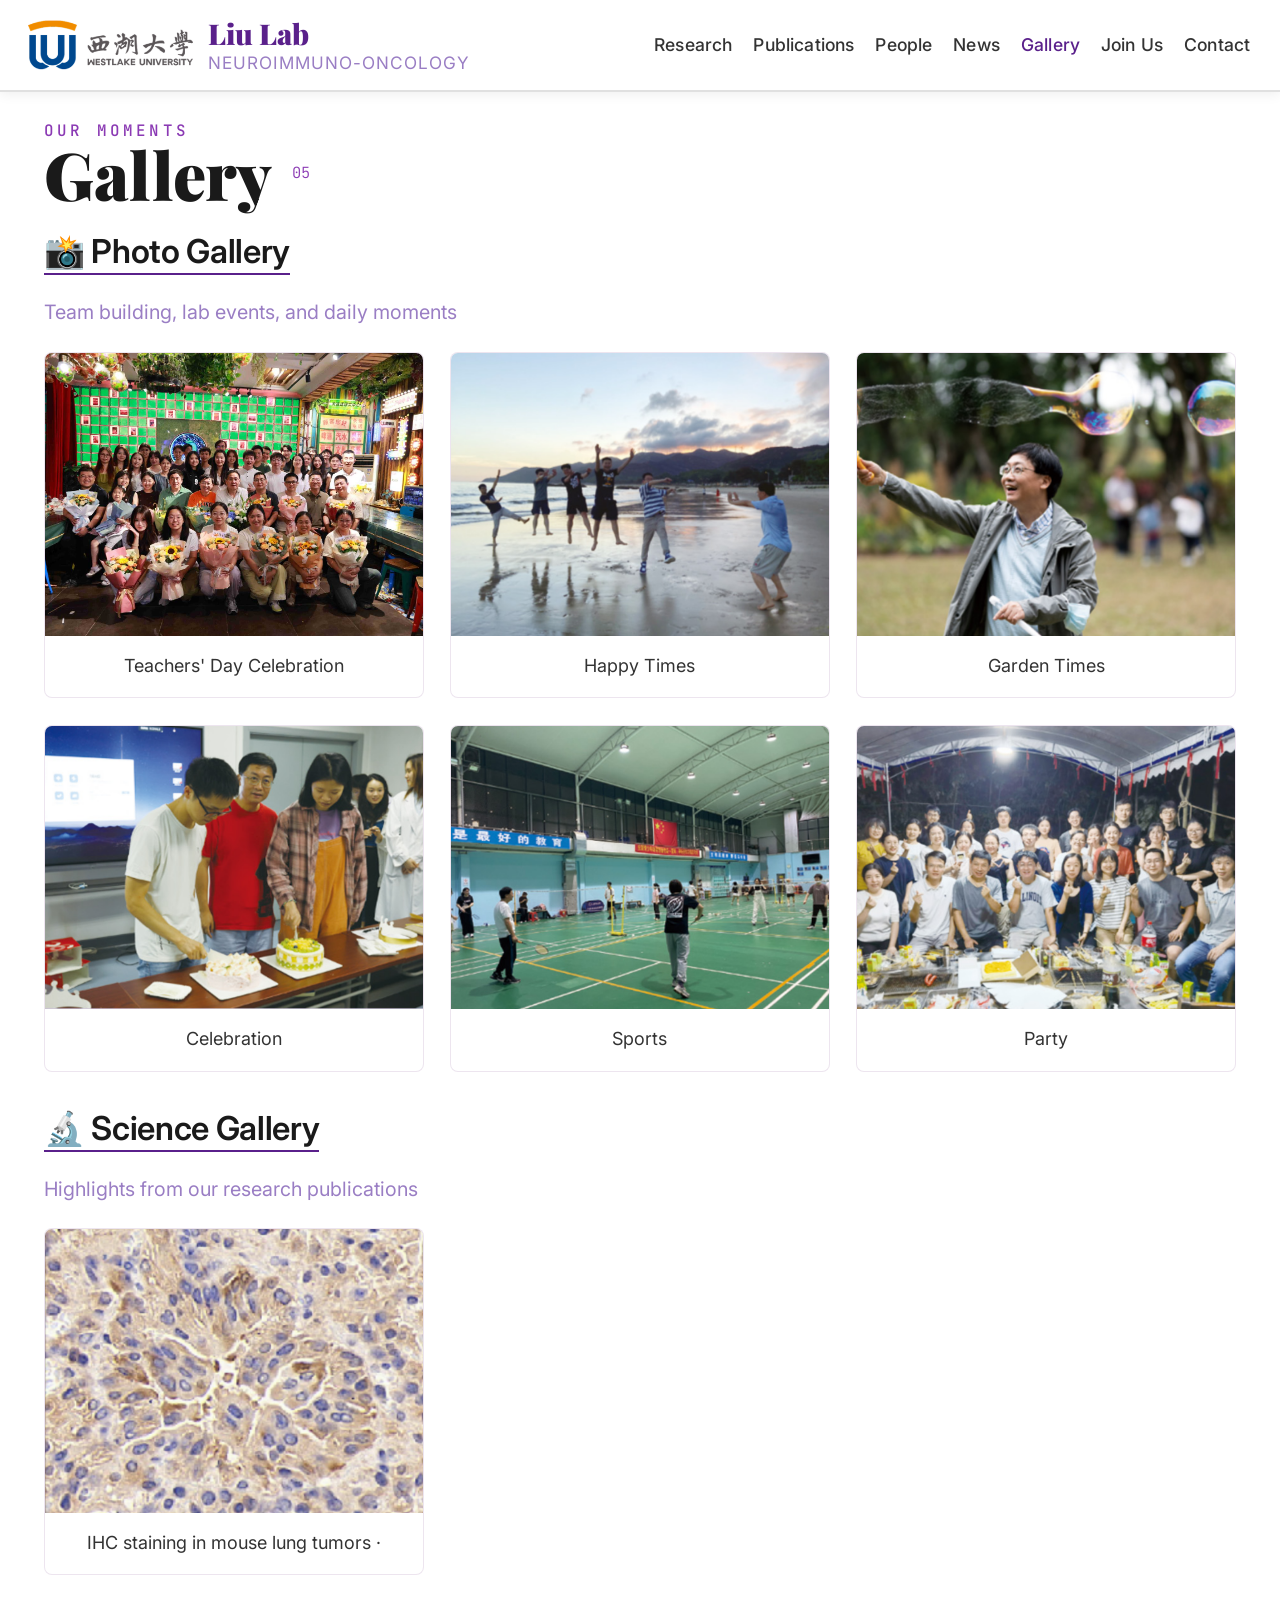
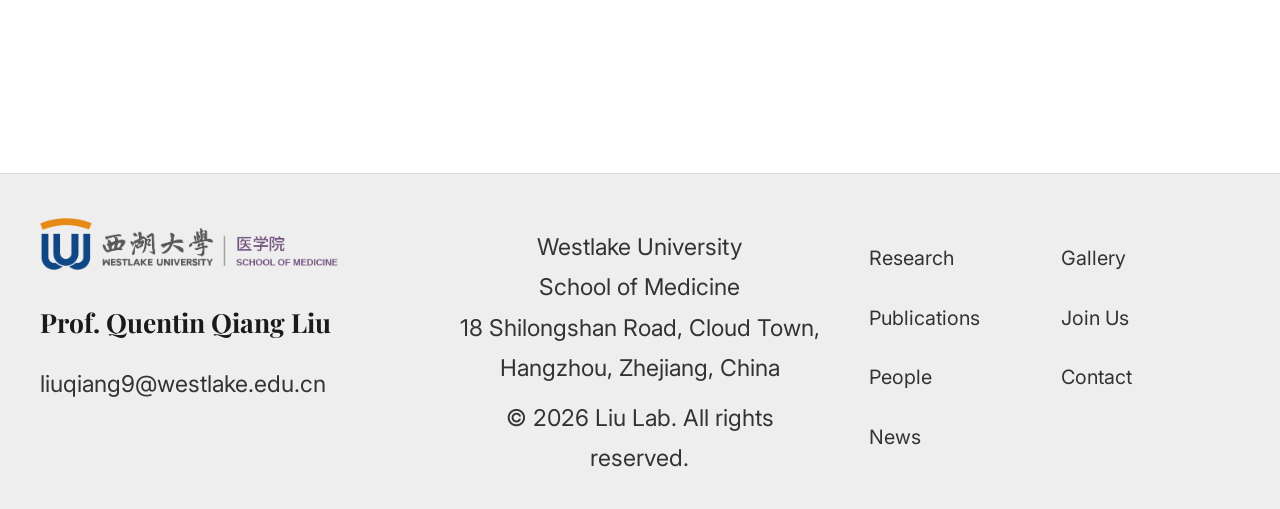
==== commit bbe33094: "Update contact.html" ====
--- a/contact.html
+++ b/contact.html
@@ -4,7 +4,7 @@
   <meta charset="UTF-8" />
   <meta name="viewport" content="width=device-width, initial-scale=1.0" />
   <meta name="description" content="The Liu Lab at Westlake University — Decoding neuro-immune crosstalk in the tumor microenvironment to pioneer next-generation cancer immunotherapies." />
-  <title>Contact — Liu Lab</title>
+  <title>Gallery — Liu Lab</title>
   <link rel="icon" href="pictures/icon.png" type="pictures/png">
   <link rel="preconnect" href="https://fonts.googleapis.com" />
   <link rel="preconnect" href="https://fonts.gstatic.com" crossorigin />
@@ -27,47 +27,90 @@
         <a href="publications.html">Publications</a>
         <a href="people.html">People</a>
         <a href="news.html">News</a>
-        <a href="gallery.html">Gallery</a>
+        <a href="gallery.html" class="active">Gallery</a>
         <a href="join.html">Join Us</a>
-        <a href="contact.html" class="active">Contact</a>
+        <a href="contact.html">Contact</a>
       </nav>
     </div>
   </header>
 
-  <!-- PAGE VIEW: Contact                                            -->
+  <!-- PAGE VIEW: Gallery                                            -->
   <!-- ============================================================ -->
-  <section class="page-view active" id="page-contact">
+  <section class="page-view active" id="page-gallery">
     <div class="container">
-      <p class="section-label">Get In Touch</p>
-      <h2>Contact <span class="section-number">07</span></h2>
+      <p class="section-label">Our Moments</p>
+      <h2>Gallery <span class="section-number">05</span></h2>
 
-      <div class="contact-grid">
-        <div class="contact-info">
-          <p>
-            <span class="label">Principal Investigator</span><br />
-            <strong>Prof. Quentin Qiang Liu, Ph.D.</strong>
-          </p>
-          <p>
-            <span class="label">Email</span><br />
-            <a href="mailto:liuqiang9@westlake.edu.cn" class="text-link">liuqiang9@westlake.edu.cn</a>
-          </p>
-          <p>
-            <span class="label">Office</span><br />
-            Westlake University, Yunqi Campus
-          </p>
-          <p>
-            <span class="label">Address</span><br />
-            18 Shilongshan Street, Cloud Town,
-            Hangzhou, Zhejiang 310024 · China
-          </p>
+      <!-- Photo Gallery: Team Building -->
+      <div class="gallery-section">
+        <h3>📸 Photo Gallery</h3>
+        <p style="color: var(--color-text-muted); font-size: 0.9rem; margin-bottom: 0;">Team building, lab events, and daily moments</p>
+        <div class="gallery-grid">
+          <div class="gallery-item fade-in">
+            <div class="gallery-img">
+               <img src="pictures/Graduate.png" alt="Lab Retreat 2025" /> 
+              <!-- Replace src:<span>🌄</span>-->
+            </div>
+            <div class="gallery-caption">Teachers' Day Celebration</div>
+          </div>
+          <div class="gallery-item fade-in">
+            <div class="gallery-img">
+              <img src="pictures/Ocean.png" alt="Ocean" />
+               <!-- Replace src:<span>🎉</span> -->
+            </div>
+            <div class="gallery-caption">Happy Times</div>
+          </div>
+          <div class="gallery-item fade-in">
+            <div class="gallery-img">
+              <img src="pictures/garden.png" alt="Garden" />
+               <!-- Replace src:<span>🎉</span> -->
+            </div>
+            <div class="gallery-caption">Garden Times</div>
+          </div>
+          <div class="gallery-item fade-in">
+            <div class="gallery-img">
+              <img src="pictures/Celebration.png" alt="Ocean" />
+               <!-- Replace src:<span>🎉</span> -->
+            </div>
+            <div class="gallery-caption">Celebration</div>
+          </div>
+          <div class="gallery-item fade-in">
+            <div class="gallery-img">
+              <img src="pictures/sports.png" alt="Sports" />
+               <!-- Replace src:<span>🎉</span> -->
+            </div>
+            <div class="gallery-caption">Sports</div>
+          </div>
+          <div class="gallery-item fade-in">
+            <div class="gallery-img">
+               <img src="pictures/Party.png" alt="Party" />
+               <!-- Replace src:<span>🎉</span> -->
+            </div>
+            <div class="gallery-caption">Party</div>
+          </div>
+        </div>
+      </div>
 
+      <!-- Science Gallery: Research Figures -->
+      <div class="gallery-section">
+        <h3>🔬 Science Gallery</h3>
+        <p style="color: var(--color-text-muted); font-size: 0.9rem; margin-bottom: 0;">Highlights from our research publications</p>
+        <div class="gallery-grid">
+          <div class="gallery-item fade-in">
+            <div class="gallery-img">
+              <img src="pictures/CellMetab2024.png" alt="TLK2 chromatin looping" /> 
+              <!-- Replace src: <span>🧬</span>  -->
+            </div>
+            <div class="gallery-caption">IHC staining in mouse lung tumors · </div>
+          </div>
+          
         </div>
-
       </div>
     </div>
   </section>
 
-  <footer class="site-footer">
+  <!-- ============================================================ -->
+<footer class="site-footer">
   <div class="footer-container">
     <!-- 第一列：西湖大学图标 + LIU LAB -->
     <div class="footer-col footer-col-brand">
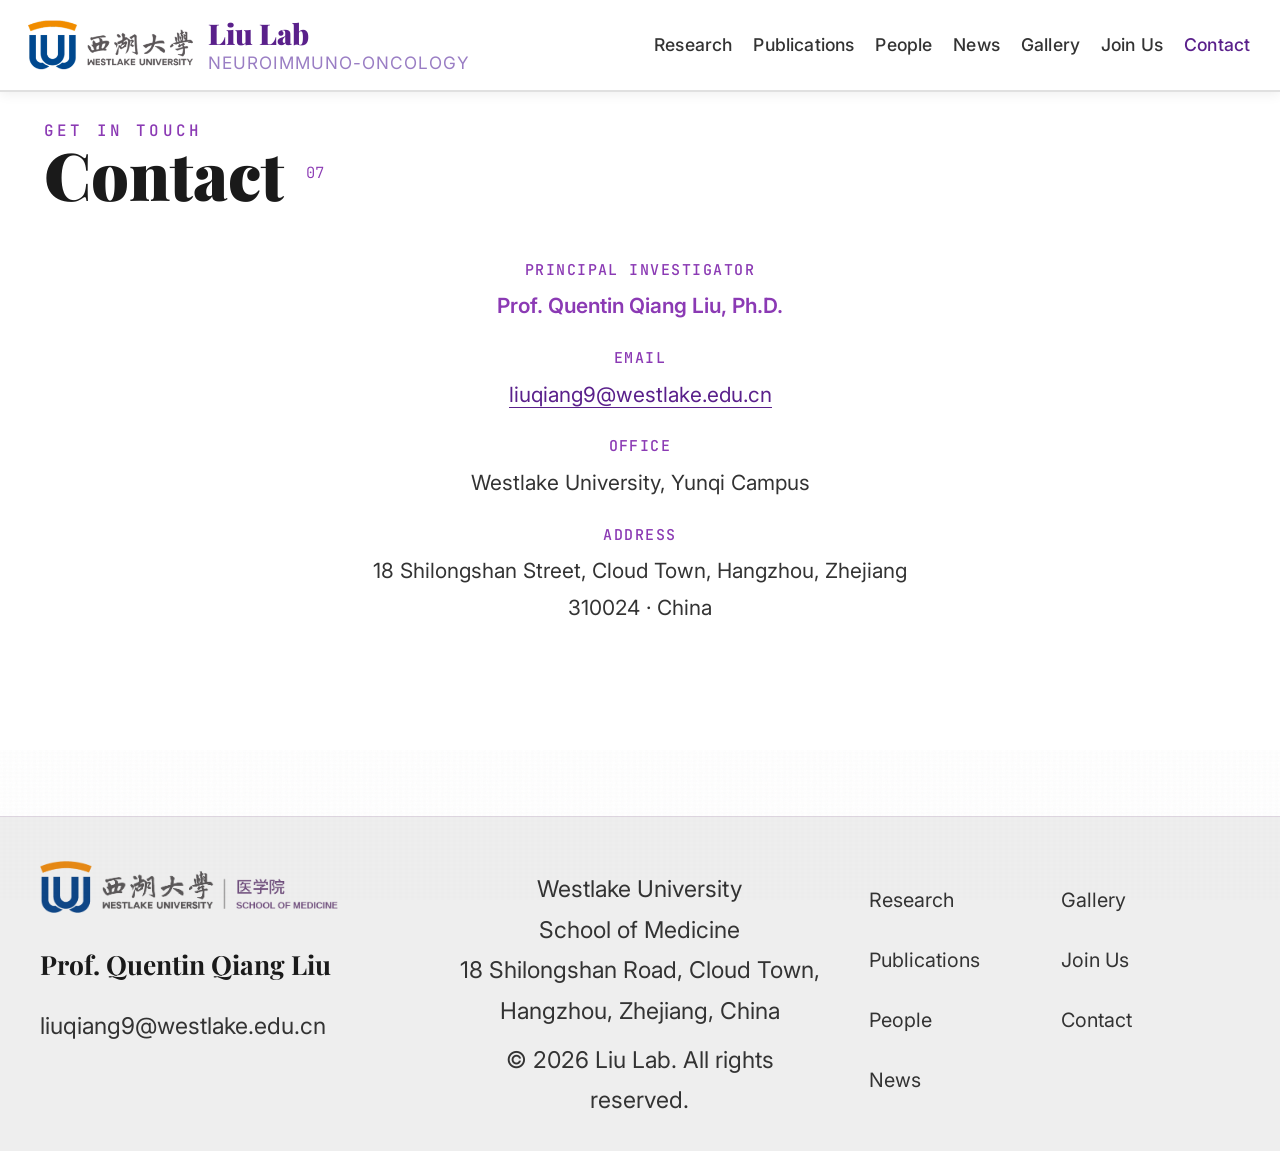
==== commit a79da926: "Update contact.html" ====
--- a/contact.html
+++ b/contact.html
@@ -4,7 +4,7 @@
   <meta charset="UTF-8" />
   <meta name="viewport" content="width=device-width, initial-scale=1.0" />
   <meta name="description" content="The Liu Lab at Westlake University — Decoding neuro-immune crosstalk in the tumor microenvironment to pioneer next-generation cancer immunotherapies." />
-  <title>Gallery — Liu Lab</title>
+  <title>Contact — Liu Lab</title>
   <link rel="icon" href="pictures/icon.png" type="pictures/png">
   <link rel="preconnect" href="https://fonts.googleapis.com" />
   <link rel="preconnect" href="https://fonts.gstatic.com" crossorigin />
@@ -27,90 +27,47 @@
         <a href="publications.html">Publications</a>
         <a href="people.html">People</a>
         <a href="news.html">News</a>
-        <a href="gallery.html" class="active">Gallery</a>
+        <a href="gallery.html">Gallery</a>
         <a href="join.html">Join Us</a>
-        <a href="contact.html">Contact</a>
+        <a href="contact.html" class="active">Contact</a>
       </nav>
     </div>
   </header>
 
-  <!-- PAGE VIEW: Gallery                                            -->
+  <!-- PAGE VIEW: Contact                                            -->
   <!-- ============================================================ -->
-  <section class="page-view active" id="page-gallery">
+  <section class="page-view active" id="page-contact">
     <div class="container">
-      <p class="section-label">Our Moments</p>
-      <h2>Gallery <span class="section-number">05</span></h2>
+      <p class="section-label">Get In Touch</p>
+      <h2>Contact <span class="section-number">07</span></h2>
 
-      <!-- Photo Gallery: Team Building -->
-      <div class="gallery-section">
-        <h3>📸 Photo Gallery</h3>
-        <p style="color: var(--color-text-muted); font-size: 0.9rem; margin-bottom: 0;">Team building, lab events, and daily moments</p>
-        <div class="gallery-grid">
-          <div class="gallery-item fade-in">
-            <div class="gallery-img">
-               <img src="pictures/Graduate.png" alt="Lab Retreat 2025" /> 
-              <!-- Replace src:<span>🌄</span>-->
-            </div>
-            <div class="gallery-caption">Teachers' Day Celebration</div>
-          </div>
-          <div class="gallery-item fade-in">
-            <div class="gallery-img">
-              <img src="pictures/Ocean.png" alt="Ocean" />
-               <!-- Replace src:<span>🎉</span> -->
-            </div>
-            <div class="gallery-caption">Happy Times</div>
-          </div>
-          <div class="gallery-item fade-in">
-            <div class="gallery-img">
-              <img src="pictures/garden.png" alt="Garden" />
-               <!-- Replace src:<span>🎉</span> -->
-            </div>
-            <div class="gallery-caption">Garden Times</div>
-          </div>
-          <div class="gallery-item fade-in">
-            <div class="gallery-img">
-              <img src="pictures/Celebration.png" alt="Ocean" />
-               <!-- Replace src:<span>🎉</span> -->
-            </div>
-            <div class="gallery-caption">Celebration</div>
-          </div>
-          <div class="gallery-item fade-in">
-            <div class="gallery-img">
-              <img src="pictures/sports.png" alt="Sports" />
-               <!-- Replace src:<span>🎉</span> -->
-            </div>
-            <div class="gallery-caption">Sports</div>
-          </div>
-          <div class="gallery-item fade-in">
-            <div class="gallery-img">
-               <img src="pictures/Party.png" alt="Party" />
-               <!-- Replace src:<span>🎉</span> -->
-            </div>
-            <div class="gallery-caption">Party</div>
-          </div>
+      <div class="contact-grid">
+        <div class="contact-info">
+          <p>
+            <span class="label">Principal Investigator</span><br />
+            <strong>Prof. Quentin Qiang Liu, Ph.D.</strong>
+          </p>
+          <p>
+            <span class="label">Email</span><br />
+            <a href="mailto:liuqiang9@westlake.edu.cn" class="text-link">liuqiang9@westlake.edu.cn</a>
+          </p>
+          <p>
+            <span class="label">Office</span><br />
+            Westlake University, Yunqi Campus
+          </p>
+          <p>
+            <span class="label">Address</span><br />
+            18 Shilongshan Street, Cloud Town,
+            Hangzhou, Zhejiang 310024 · China
+          </p>
+
         </div>
-      </div>
 
-      <!-- Science Gallery: Research Figures -->
-      <div class="gallery-section">
-        <h3>🔬 Science Gallery</h3>
-        <p style="color: var(--color-text-muted); font-size: 0.9rem; margin-bottom: 0;">Highlights from our research publications</p>
-        <div class="gallery-grid">
-          <div class="gallery-item fade-in">
-            <div class="gallery-img">
-              <img src="pictures/CellMetab2024.png" alt="TLK2 chromatin looping" /> 
-              <!-- Replace src: <span>🧬</span>  -->
-            </div>
-            <div class="gallery-caption">IHC staining in mouse lung tumors · </div>
-          </div>
-          
-        </div>
       </div>
     </div>
   </section>
 
-  <!-- ============================================================ -->
-<footer class="site-footer">
+  <footer class="site-footer">
   <div class="footer-container">
     <!-- 第一列：西湖大学图标 + LIU LAB -->
     <div class="footer-col footer-col-brand">
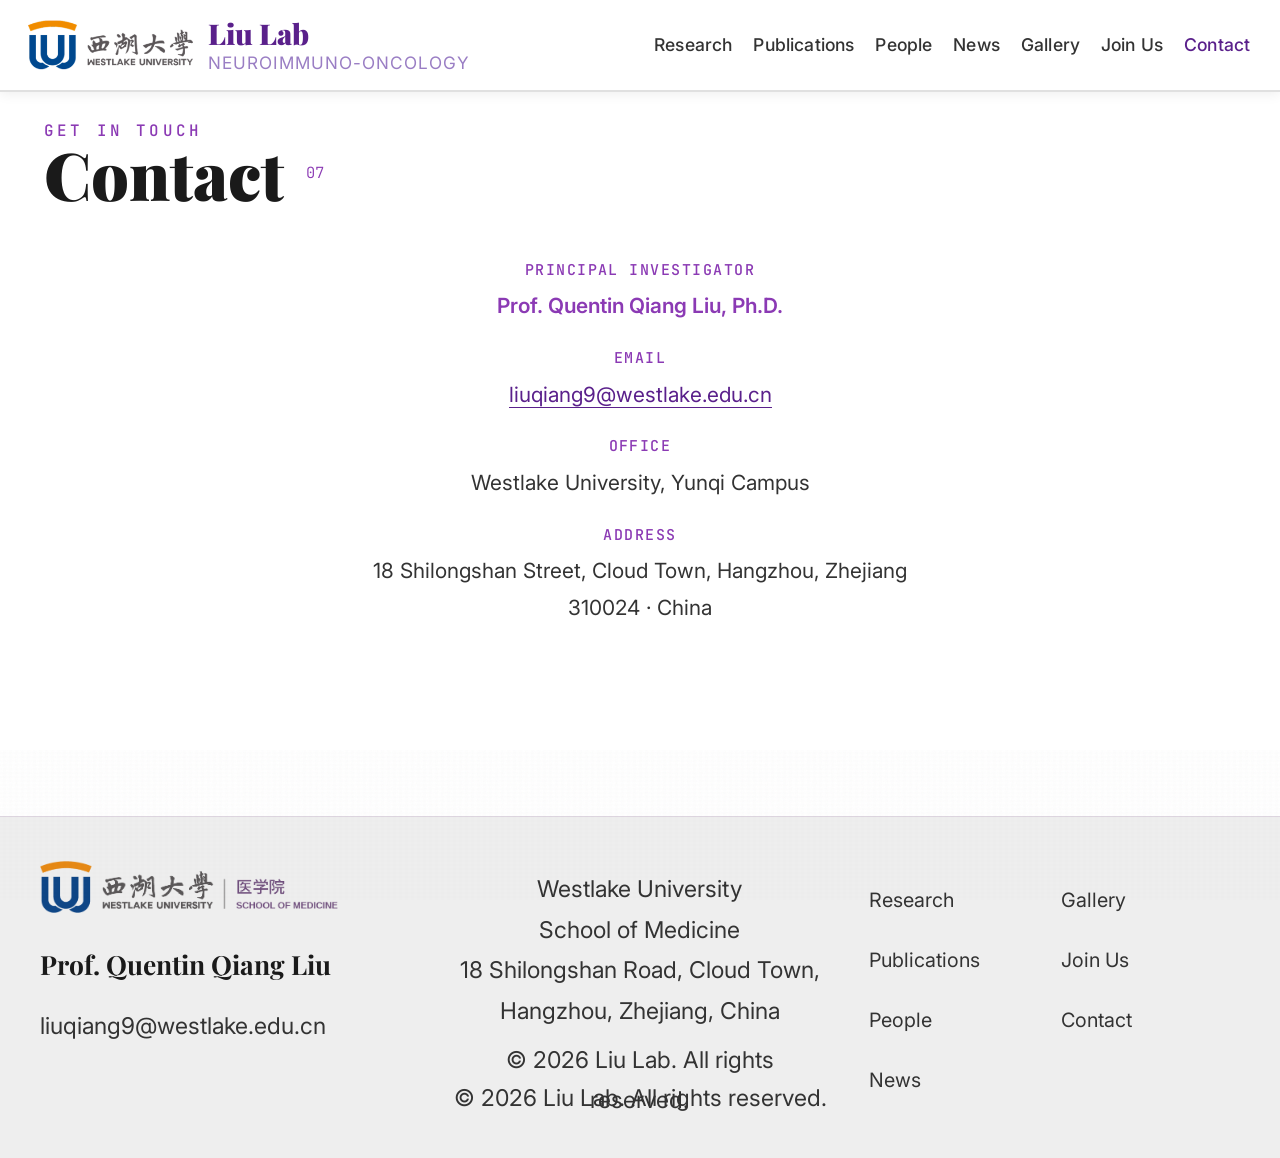
==== commit 04caa1eb: "Update contact.html" ====
--- a/contact.html
+++ b/contact.html
@@ -101,6 +101,10 @@
       </div>
     </div>
   </div>
+  <!-- 版权文字 -->
+  <div class="footer-copyright">
+    <p>© 2026 Liu Lab. All rights reserved.</p>
+  </div>
 </footer>
   <button class="back-to-top" id="backToTop" aria-label="Back to top">↑</button>
   <script>
--- a/styles.css
+++ b/styles.css
@@ -831,6 +831,14 @@
      justify-content: center;
      object-position: center;
     }
+	#page-people h3 {
+      font-weight: 700;
+      letter-spacing: -0.01em;
+      font-size: 1.2rem;
+      line-height: 1.3em;
+      margin: 1rem 0 0.55rem;
+
+    }
     }
     .pi-section .person-avatar {
       width: 240px;
@@ -1161,6 +1169,7 @@
   grid-template-columns: 1fr 1fr;
   gap: 0.6rem; /* ✅ 缩小两栏之间横向间距 */
   align-items: stretch; /* ✅ 强制左右两栏高度保持一致 */
+  text-align: center;
 }
 .footer-nav-list {
   list-style: none;
@@ -1177,11 +1186,21 @@
   font-family: var(--font-sans);
   font-size:0.9rem;
   transition: color 0.2s ease;
+  text-align: center;
 }
 .footer-nav-list a:hover {
   color: var(--color-highlight1);
 }
-/* 手机端：三列变成一列，全部居中 */
+/* 版权文字样式 */
+.footer-copyright {
+  max-width: 1200px;
+  margin: -3.2rem auto 0;
+  padding-top: -0.5rem;
+  text-align: center;
+  color: var(--color-text-muted);
+  font-size: 0.8rem;
+}
+/* 手机端适配 */
 @media only screen and (max-width:750px) {
   .footer-container {
     grid-template-columns: 1fr;
@@ -1195,6 +1214,21 @@
   .footer-logo {
     margin:0 auto 0.8rem;
   }
+  .nav-two-col {
+    grid-template-columns: 1fr 1fr;
+    gap:0.6rem;
+    max-width: 400px;
+    margin:0 auto;
+  }
+  .footer-nav-list {
+    text-align:center; /* ✅ 手机导航文字居中，解决靠左 */
+  }
+  /* 版权文字样式 */
+.footer-copyright {
+  max-width: 1200px;
+  margin: 0.5rem auto 0;
+  padding-top: 0.5rem;
+}
 }
 
     
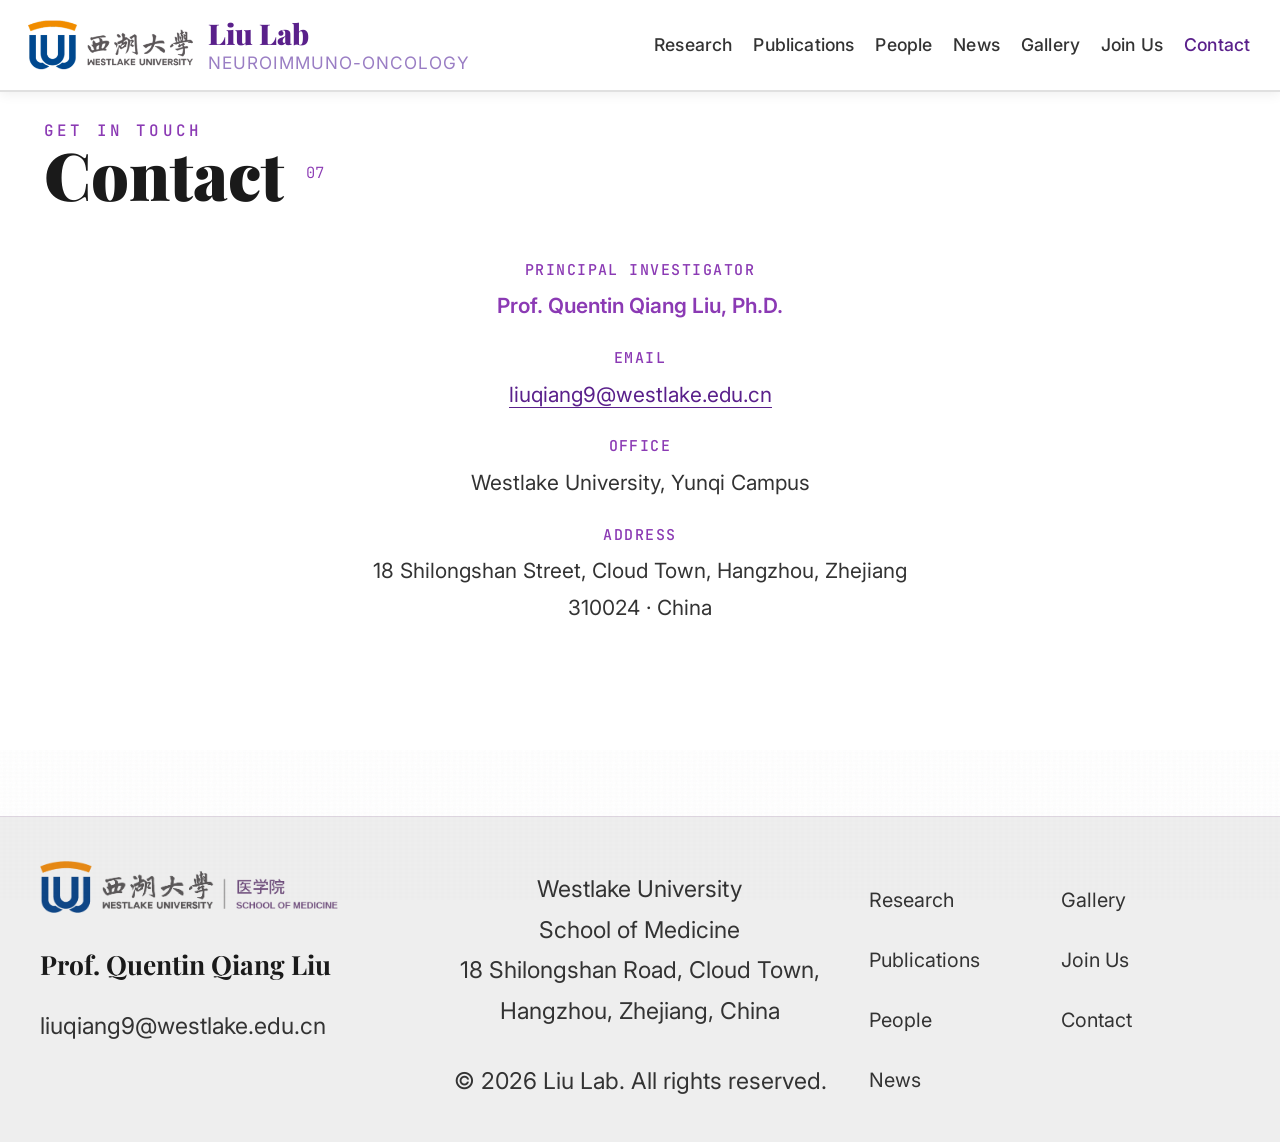
==== commit 5102ff2f: "Update contact.html" ====
--- a/contact.html
+++ b/contact.html
@@ -81,7 +81,6 @@
       <p>Westlake University<br>
       School of Medicine<br>
       18 Shilongshan Road, Cloud Town, Hangzhou, Zhejiang, China</p>
-	  <p>© 2026 Liu Lab. All rights reserved.</p>
     </div>
 
 	<!-- 第三大列：内部再分2列导航 -->
